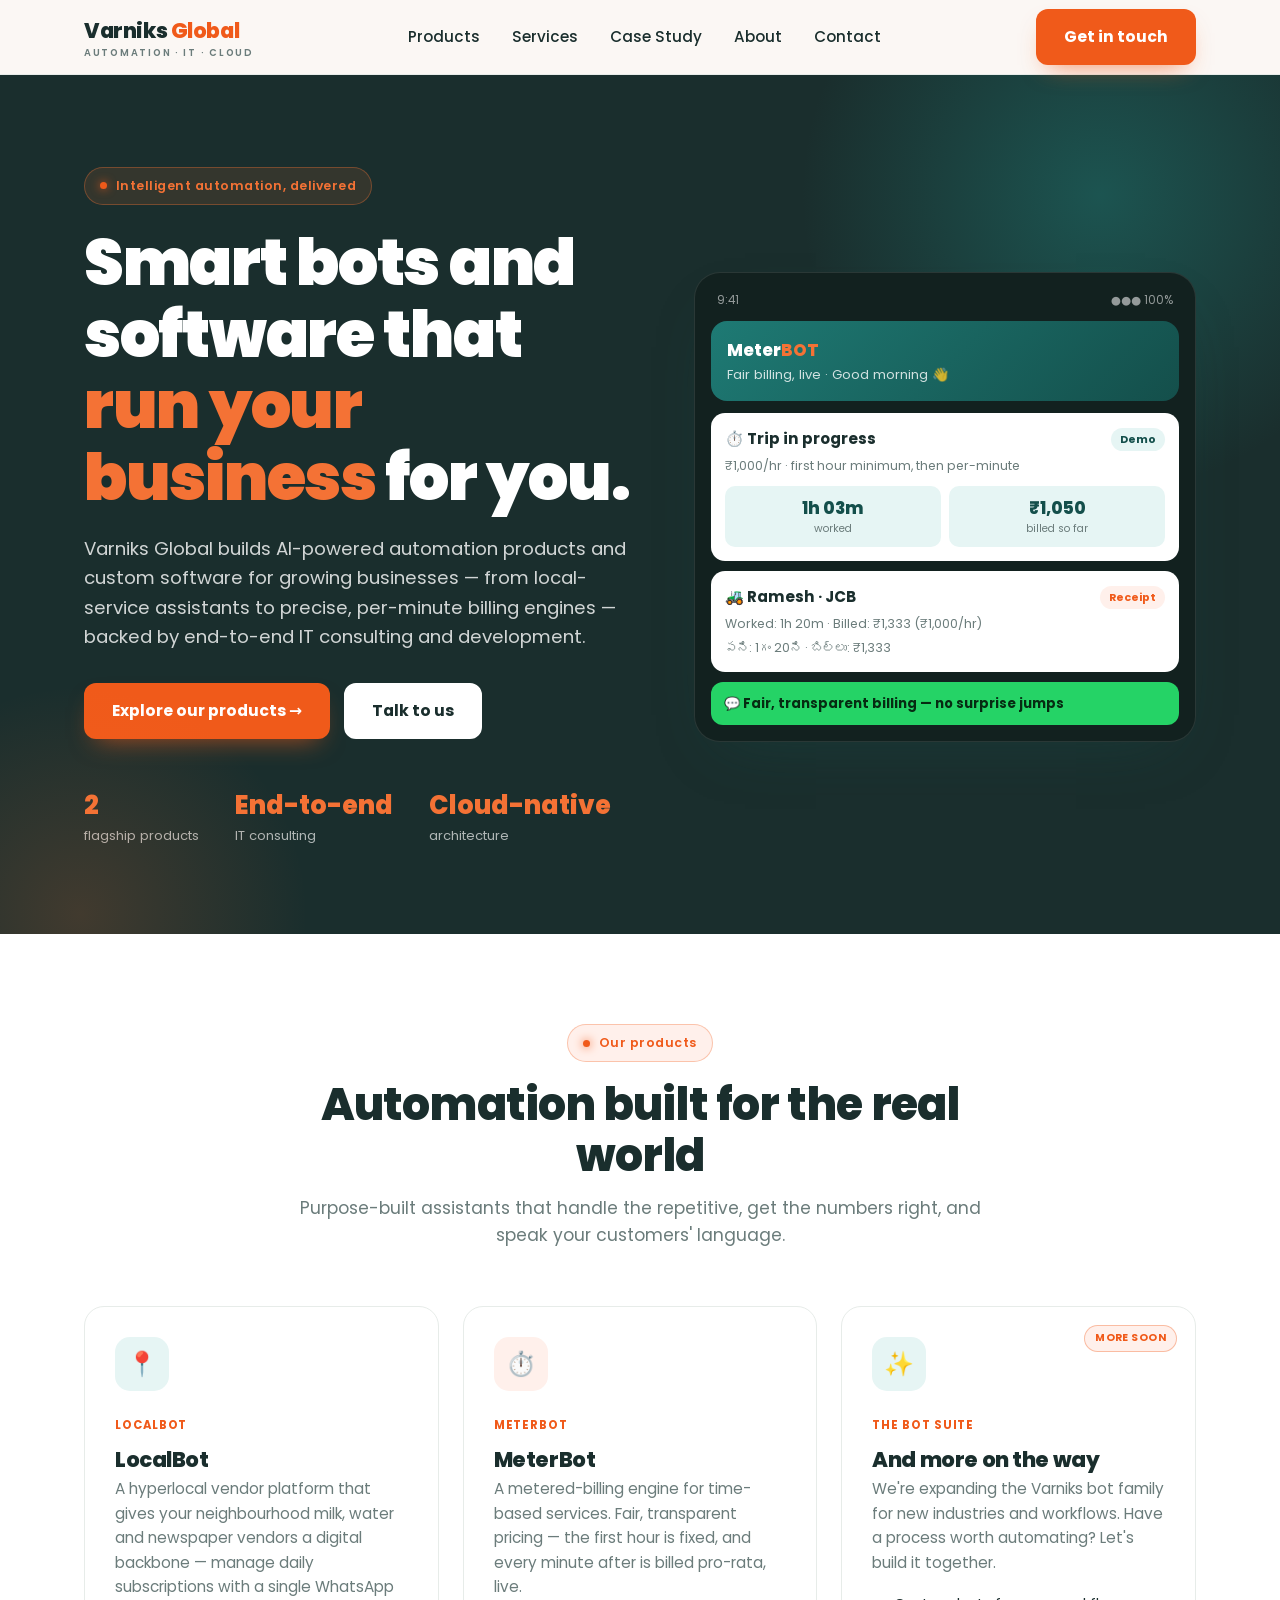
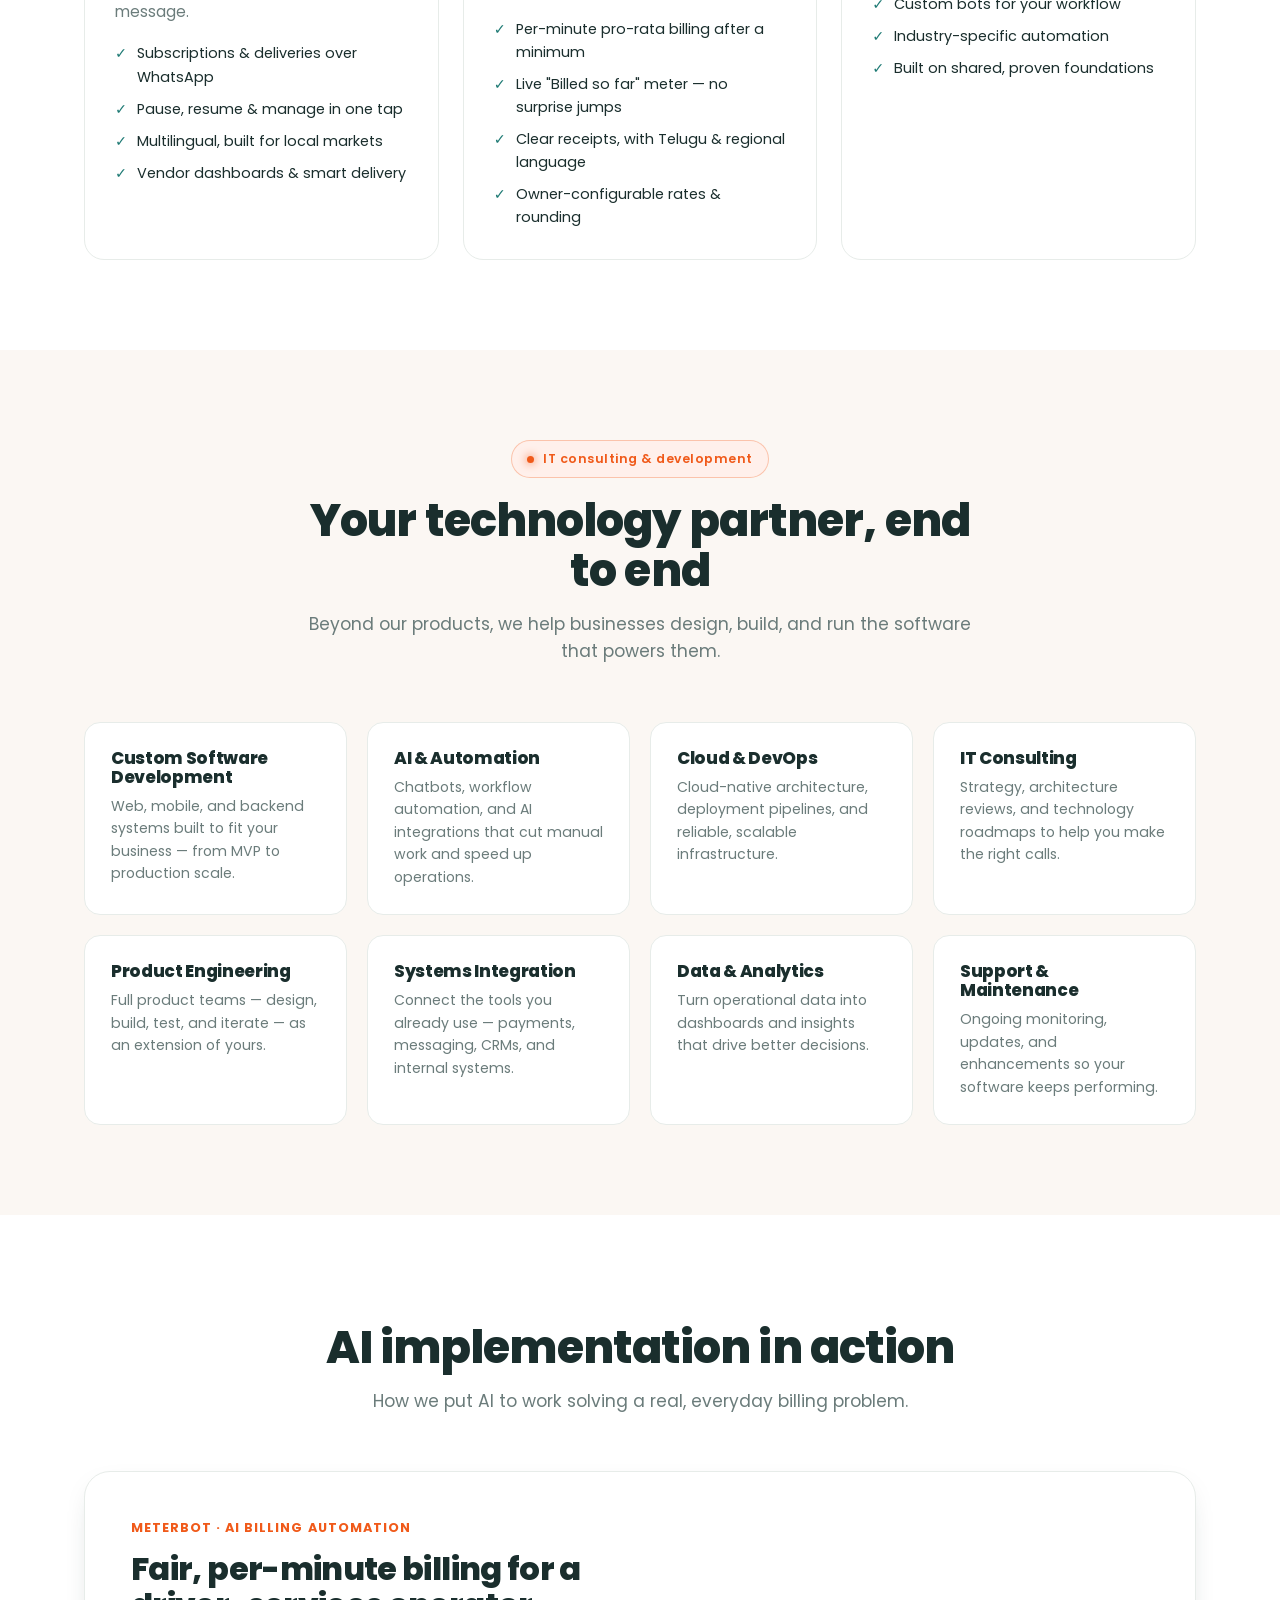
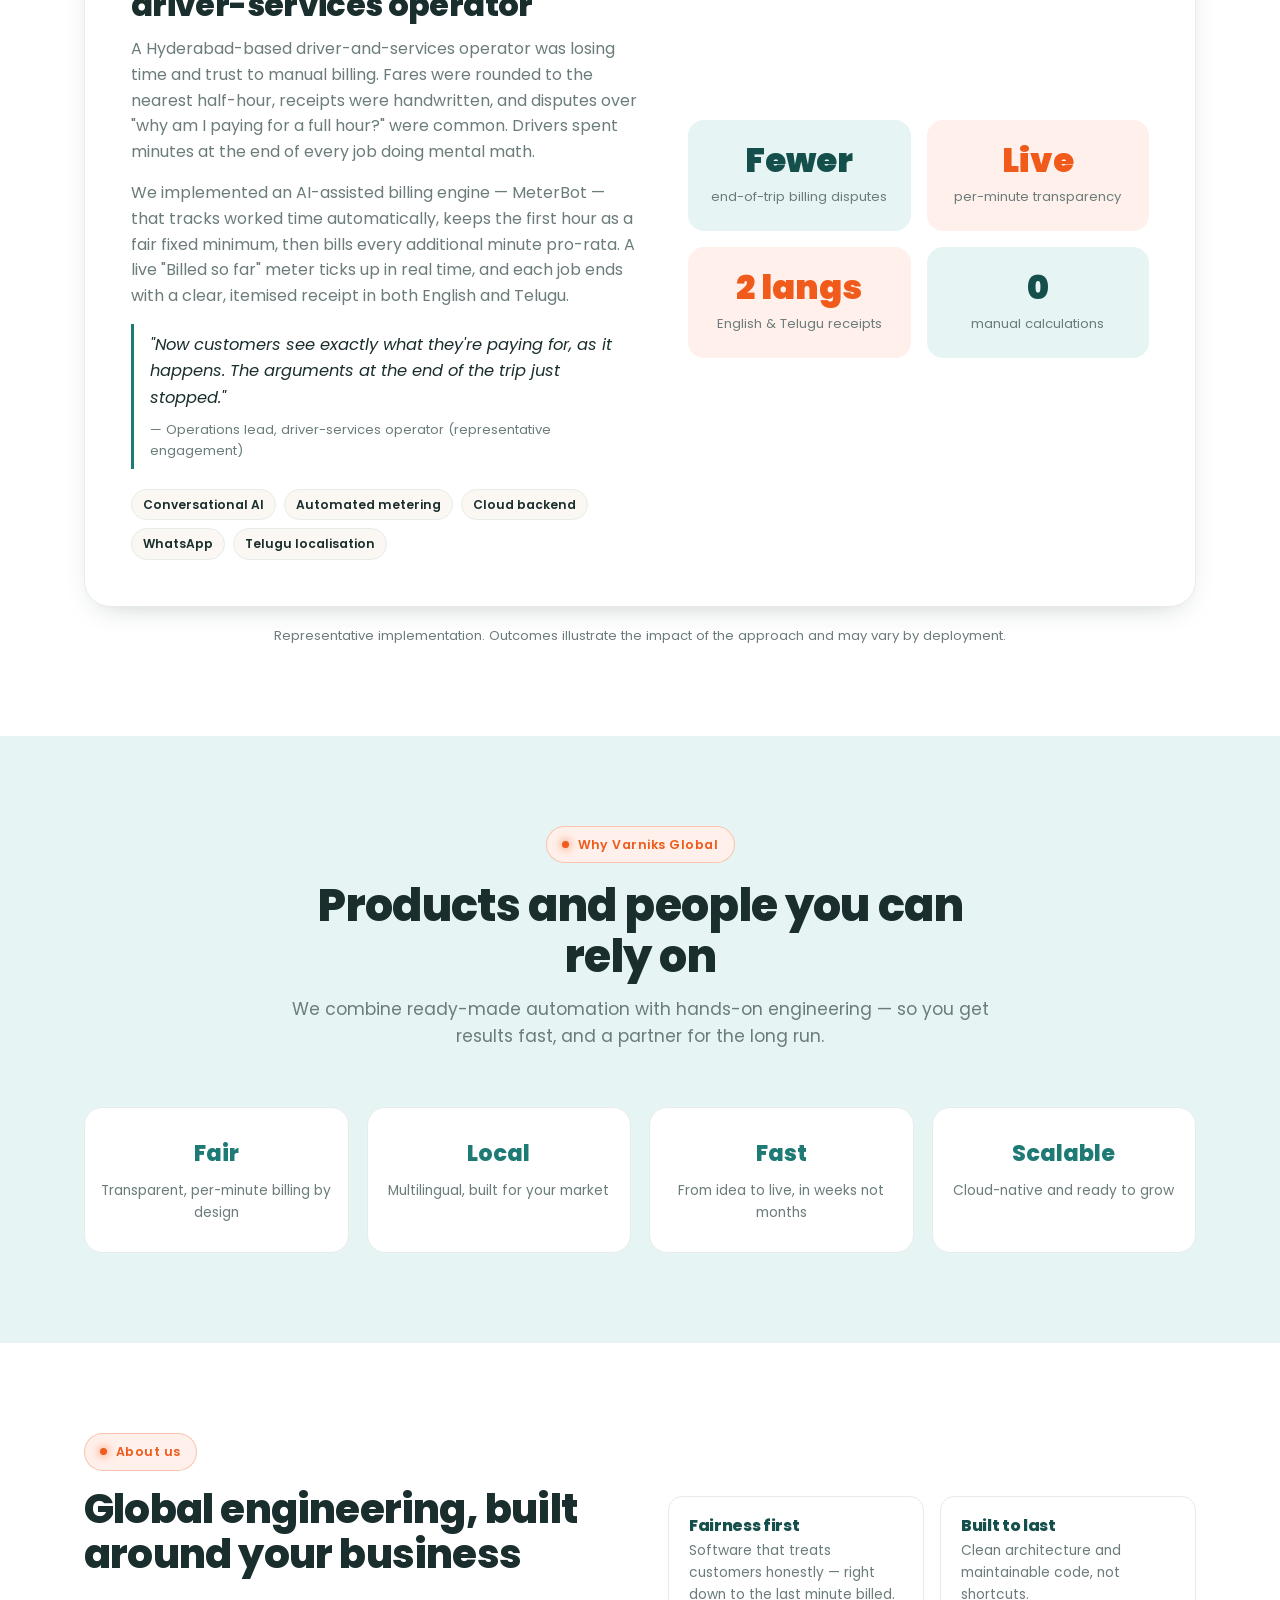
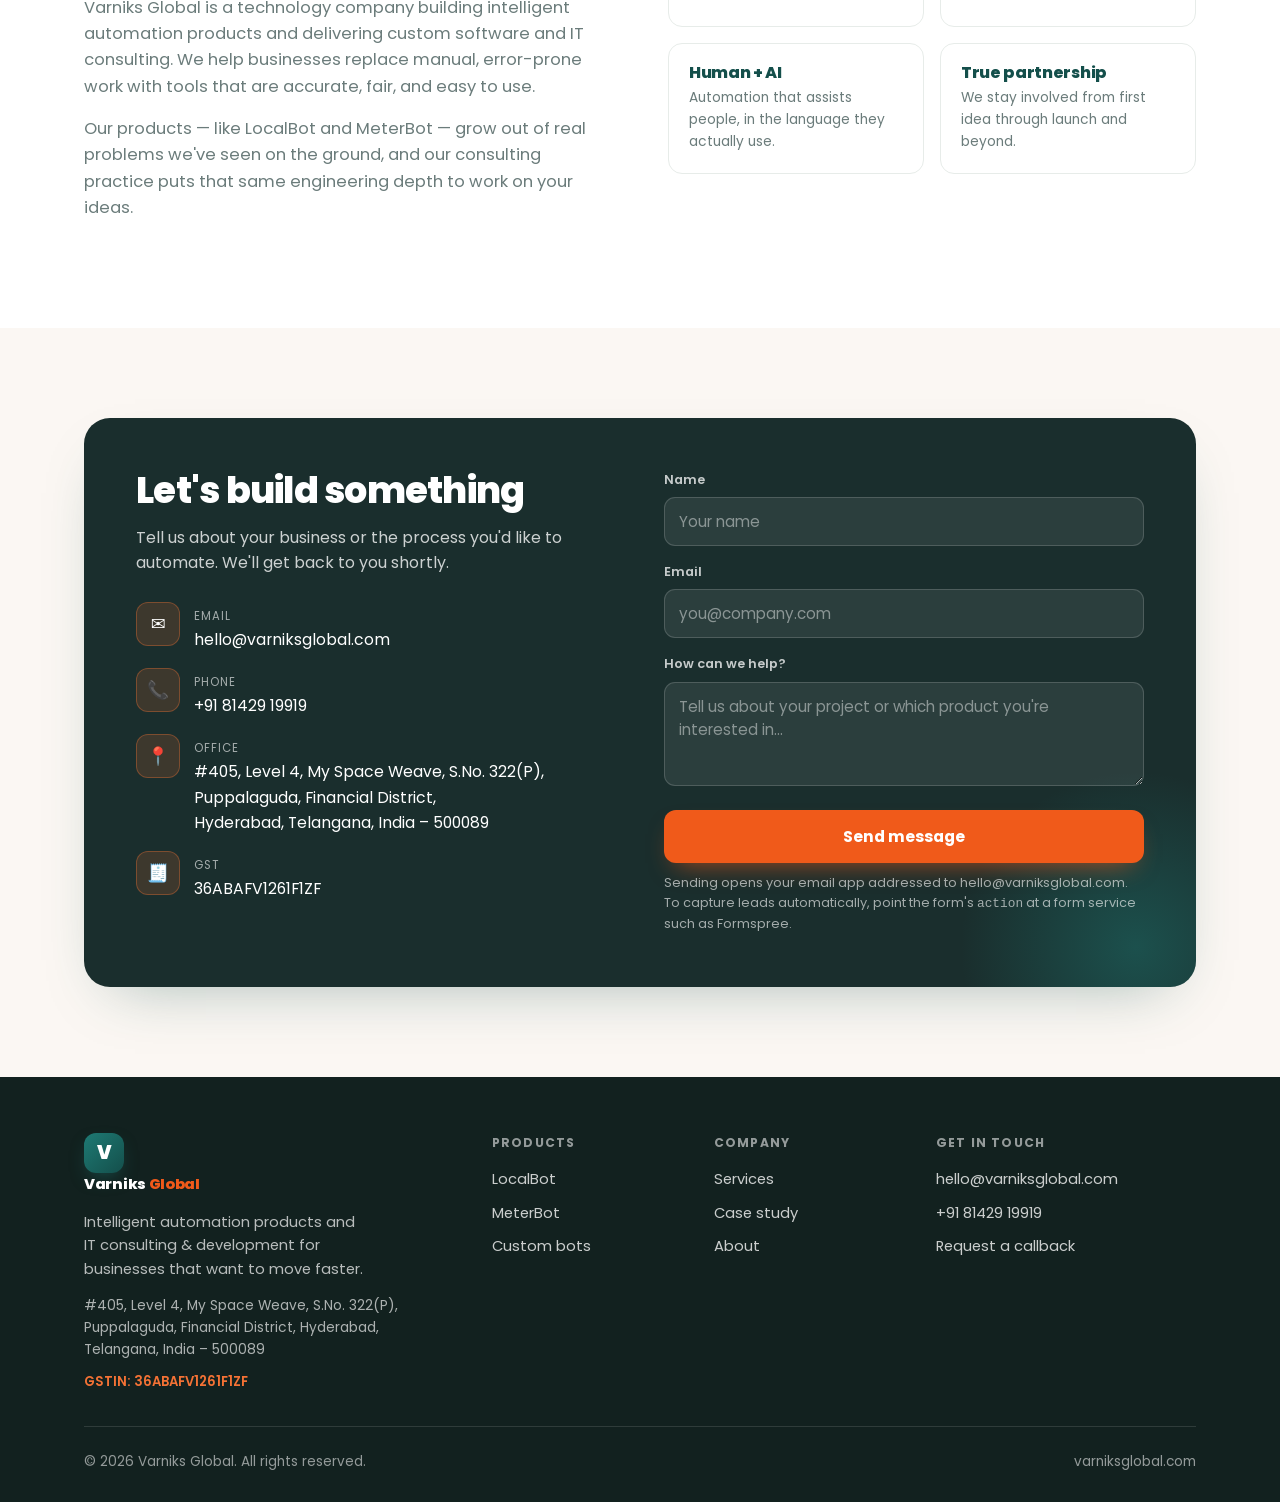
==== index.html @ f662220f "Varniks Global website" ====
<!DOCTYPE html>
<html lang="en">
<head>
<meta charset="UTF-8">
<meta name="viewport" content="width=device-width, initial-scale=1.0">
<title>Varniks Global — Intelligent Automation & IT Solutions</title>
<meta name="description" content="Varniks Global builds AI-powered automation products like LocalBot and MeterBot, and delivers IT consulting and custom software development for businesses.">
<link rel="canonical" href="https://varniksglobal.com/">
<link rel="icon" type="image/svg+xml" href="data:image/svg+xml,%3Csvg xmlns='http://www.w3.org/2000/svg' viewBox='0 0 100 100'%3E%3Crect width='100' height='100' rx='22' fill='%231E7A74'/%3E%3Ctext x='50' y='71' font-size='62' font-family='Arial,sans-serif' font-weight='bold' fill='white' text-anchor='middle'%3EV%3C/text%3E%3C/svg%3E">
<meta property="og:type" content="website">
<meta property="og:site_name" content="Varniks Global">
<meta property="og:title" content="Varniks Global — Intelligent Automation & IT Solutions">
<meta property="og:description" content="AI-powered automation products (LocalBot, MeterBot) plus IT consulting and custom software development.">
<meta property="og:url" content="https://varniksglobal.com/">
<meta name="twitter:card" content="summary_large_image">
<meta name="twitter:title" content="Varniks Global — Intelligent Automation & IT Solutions">
<meta name="twitter:description" content="AI-powered automation products plus IT consulting and custom software development.">
<script>document.documentElement.className+=' js';</script>
<script type="application/ld+json">
{
  "@context":"https://schema.org",
  "@type":"Organization",
  "name":"Varniks Global",
  "url":"https://varniksglobal.com/",
  "email":"hello@varniksglobal.com",
  "telephone":"+91-81429-19919",
  "vatID":"36ABAFV1261F1ZF",
  "address":{
    "@type":"PostalAddress",
    "streetAddress":"#405, Level 4, My Space Weave, S.No. 322(P), Puppalaguda, Financial District",
    "addressLocality":"Hyderabad",
    "addressRegion":"Telangana",
    "postalCode":"500089",
    "addressCountry":"IN"
  }
}
</script>
<link rel="preconnect" href="https://fonts.googleapis.com">
<link rel="preconnect" href="https://fonts.gstatic.com" crossorigin>
<link href="https://fonts.googleapis.com/css2?family=Poppins:wght@400;500;600;700;800;900&display=swap" rel="stylesheet">
<style>
  :root{
    --teal:#1E7A74;
    --teal-d:#144F4B;
    --teal-ink:#1A2E2D;
    --orange:#F05A1A;
    --orange-2:#F47235;
    --ink:#1A2E2D;
    --muted:#6B7C7B;
    --tint-teal:#E6F5F4;
    --tint-orange:#FFF0EB;
    --cream:#FBF7F3;
    --line:#e7ece9;
    --white:#ffffff;
    --radius:20px;
    --maxw:1160px;
    --shadow:0 24px 60px -30px rgba(20,79,75,.4);
    --shadow-sm:0 10px 30px -16px rgba(26,46,45,.35);
    --font:'Poppins',system-ui,-apple-system,Segoe UI,Roboto,Helvetica,Arial,sans-serif;
  }
  *{box-sizing:border-box;margin:0;padding:0}
  html{scroll-behavior:smooth}
  body{font-family:var(--font);color:var(--ink);background:var(--white);line-height:1.6;-webkit-font-smoothing:antialiased;overflow-x:hidden}
  a{color:inherit;text-decoration:none}
  .wrap{max-width:var(--maxw);margin:0 auto;padding:0 24px}
  .eyebrow{display:inline-flex;align-items:center;gap:9px;font-size:.78rem;font-weight:600;letter-spacing:.04em;color:var(--orange);padding:8px 15px;border:1px solid rgba(240,90,26,.3);border-radius:999px;background:var(--tint-orange)}
  .eyebrow.on-dark{color:var(--orange-2);background:rgba(244,114,53,.12);border-color:rgba(244,114,53,.35)}
  .eyebrow .dot{width:7px;height:7px;border-radius:50%;background:var(--orange);box-shadow:0 0 10px var(--orange)}
  h1,h2,h3,h4{line-height:1.12;letter-spacing:-.02em;font-weight:800;color:var(--ink)}
  .btn{display:inline-flex;align-items:center;gap:9px;font-family:inherit;font-weight:700;font-size:.98rem;padding:13px 26px;border-radius:12px;border:2px solid transparent;cursor:pointer;transition:transform .15s ease, box-shadow .2s ease, background .2s ease;white-space:nowrap}
  .btn-primary{background:var(--orange);color:#fff;box-shadow:0 12px 26px -12px rgba(240,90,26,.7)}
  .btn-primary:hover{transform:translateY(-2px);background:#e0500f;box-shadow:0 18px 34px -14px rgba(240,90,26,.8)}
  .btn-teal{background:var(--teal);color:#fff}
  .btn-teal:hover{transform:translateY(-2px);background:var(--teal-d)}
  .btn-outline{background:transparent;border-color:var(--teal);color:var(--teal);font-weight:700}
  .btn-outline:hover{background:var(--teal);color:#fff;transform:translateY(-2px)}
  .btn-ghost-dark{background:#fff;color:var(--teal-ink);border-color:#fff}
  .btn-ghost-dark:hover{transform:translateY(-2px);background:#f1f1f1}

  /* NAV */
  header.nav{position:sticky;top:0;z-index:50;backdrop-filter:blur(12px);background:rgba(251,247,243,.9);border-bottom:1px solid var(--line)}
  .nav-inner{display:flex;align-items:center;justify-content:space-between;height:74px}
  .logo{display:flex;align-items:center;gap:11px;font-weight:800;font-size:1.3rem;letter-spacing:-.02em}
  .logo .mark{width:40px;height:40px;border-radius:12px;background:linear-gradient(135deg,var(--teal),var(--teal-d));display:grid;place-items:center;font-weight:900;color:#fff;font-size:1.2rem;box-shadow:0 8px 20px -8px rgba(30,122,116,.7)}
  .logo b{color:var(--ink);font-weight:800}
  .logo .g{color:var(--orange);font-weight:800}
  .logo small{display:block;font-size:.6rem;font-weight:600;letter-spacing:.18em;color:var(--muted);text-transform:uppercase;margin-top:-2px}
  nav.links{display:flex;align-items:center;gap:32px}
  nav.links a{font-size:.95rem;color:var(--teal-ink);font-weight:500;transition:color .2s}
  nav.links a:hover{color:var(--orange)}
  .nav-cta{display:flex;align-items:center;gap:12px}
  .menu-btn{display:none;background:none;border:1px solid var(--line);border-radius:10px;padding:9px 11px;cursor:pointer}
  .menu-btn span{display:block;width:20px;height:2px;background:var(--ink);margin:4px 0;border-radius:2px}

  /* HERO (dark teal) */
  .hero{background:var(--teal-ink);color:#fff;position:relative;overflow:hidden;padding:92px 0 88px}
  .hero:before{content:"";position:absolute;width:680px;height:680px;border-radius:50%;right:-160px;top:-220px;background:radial-gradient(circle,rgba(30,122,116,.5),transparent 62%);pointer-events:none}
  .hero:after{content:"";position:absolute;width:520px;height:520px;border-radius:50%;left:-180px;bottom:-240px;background:radial-gradient(circle,rgba(244,114,53,.18),transparent 62%);pointer-events:none}
  .hero-grid{position:relative;display:grid;grid-template-columns:1.05fr .95fr;gap:56px;align-items:center}
  .hero h1{font-size:clamp(2.4rem,5.2vw,4rem);color:#fff;margin:22px 0 20px;font-weight:900}
  .hero h1 .o{color:var(--orange-2)}
  .hero p.lead{font-size:1.15rem;color:rgba(255,255,255,.8);max-width:560px;margin-bottom:32px}
  .hero-actions{display:flex;gap:14px;flex-wrap:wrap}
  .hero-stats{display:flex;gap:36px;margin-top:46px;flex-wrap:wrap}
  .hero-stats .s .n{font-size:1.6rem;font-weight:800;color:var(--orange-2)}
  .hero-stats .s .l{font-size:.82rem;color:rgba(255,255,255,.65)}

  /* HERO app card */
  .phone{background:#12211f;border:1px solid rgba(255,255,255,.1);border-radius:26px;padding:16px;box-shadow:var(--shadow);position:relative}
  .phone .bar{display:flex;justify-content:space-between;font-size:.72rem;color:rgba(255,255,255,.55);padding:2px 6px 12px}
  .app-head{background:linear-gradient(135deg,var(--teal),var(--teal-d));border-radius:16px;padding:16px;color:#fff;margin-bottom:12px}
  .app-head .t{font-weight:800;font-size:1.05rem}
  .app-head .t span{color:var(--orange-2)}
  .app-head .sub{font-size:.82rem;color:rgba(255,255,255,.8)}
  .app-card{background:#fff;border-radius:14px;padding:14px;margin-bottom:10px;color:var(--ink)}
  .app-card .row1{display:flex;justify-content:space-between;align-items:center;margin-bottom:4px}
  .app-card .row1 b{font-size:.95rem}
  .pill{font-size:.68rem;font-weight:700;padding:3px 9px;border-radius:999px}
  .pill.active{background:var(--tint-teal);color:var(--teal-d)}
  .pill.paused{background:var(--tint-orange);color:var(--orange)}
  .app-card .meta{font-size:.78rem;color:var(--muted)}
  .stats2{display:flex;gap:8px;margin-top:10px}
  .stats2 .st{flex:1;background:var(--tint-teal);border-radius:10px;padding:9px;text-align:center}
  .stats2 .st .v{font-weight:800;color:var(--teal-d);font-size:1.05rem}
  .stats2 .st .k{font-size:.66rem;color:var(--muted)}
  .wa{background:#25D366;color:#062b12;border-radius:12px;padding:11px 13px;font-size:.82rem;font-weight:700;display:flex;align-items:center;gap:9px}
  .wa .tick{color:#043; font-variant-numeric:tabular-nums}

  /* SECTIONS */
  section{padding:90px 0;position:relative}
  .sec-cream{background:var(--cream)}
  .sec-tint{background:var(--tint-teal)}
  .sec-head{text-align:center;max-width:700px;margin:0 auto 56px}
  .sec-head h2{font-size:clamp(1.9rem,3.7vw,2.8rem);margin:18px 0 14px;font-weight:800}
  .sec-head p{color:var(--muted);font-size:1.08rem}

  /* PRODUCTS */
  .cards{display:grid;grid-template-columns:repeat(3,1fr);gap:24px}
  .card{background:#fff;border:1px solid var(--line);border-radius:var(--radius);padding:30px;transition:transform .2s ease, box-shadow .2s;position:relative;overflow:hidden}
  .card:hover{transform:translateY(-6px);box-shadow:var(--shadow-sm)}
  .card .ic{width:54px;height:54px;border-radius:15px;display:grid;place-items:center;font-size:1.5rem;margin-bottom:20px}
  .ic.teal{background:var(--tint-teal)}
  .ic.orange{background:var(--tint-orange)}
  .card h3{font-size:1.32rem;margin-bottom:5px}
  .card .tag{font-size:.72rem;font-weight:700;letter-spacing:.08em;text-transform:uppercase;color:var(--orange);margin-bottom:14px;display:inline-block}
  .card p{color:var(--muted);font-size:.96rem;margin-bottom:18px}
  .card ul{list-style:none;display:flex;flex-direction:column;gap:9px}
  .card ul li{font-size:.9rem;color:var(--teal-ink);display:flex;gap:10px;align-items:flex-start}
  .card ul li:before{content:"✓";color:var(--teal);font-weight:800;flex:0 0 auto}
  .badge-soon{position:absolute;top:18px;right:18px;font-size:.66rem;font-weight:700;letter-spacing:.04em;text-transform:uppercase;color:var(--orange);border:1px solid rgba(240,90,26,.35);background:var(--tint-orange);padding:4px 10px;border-radius:999px}

  /* SERVICES */
  .svc-grid{display:grid;grid-template-columns:repeat(4,1fr);gap:20px}
  .svc{background:#fff;border:1px solid var(--line);border-radius:16px;padding:26px;transition:transform .2s, box-shadow .2s}
  .svc:hover{transform:translateY(-4px);box-shadow:var(--shadow-sm)}
  .svc .n{font-size:.8rem;color:var(--teal);font-weight:800;margin-bottom:14px}
  .svc h3{font-size:1.06rem;margin-bottom:8px}
  .svc p{font-size:.88rem;color:var(--muted)}

  /* CASE STUDY */
  .case{display:grid;grid-template-columns:1.05fr .95fr;gap:48px;align-items:center;background:#fff;border:1px solid var(--line);border-radius:26px;padding:46px;box-shadow:var(--shadow-sm)}
  .case .tagline{color:var(--orange);font-weight:700;font-size:.8rem;letter-spacing:.08em;text-transform:uppercase;margin-bottom:12px}
  .case h3{font-size:clamp(1.5rem,2.8vw,2rem);margin-bottom:14px}
  .case p{color:var(--muted);margin-bottom:16px;font-size:1rem}
  .case .q{border-left:3px solid var(--teal);padding:8px 0 8px 16px;color:var(--teal-ink);font-style:italic;font-size:1.02rem;margin:6px 0 4px}
  .case .q cite{display:block;font-style:normal;font-size:.82rem;color:var(--muted);margin-top:8px}
  .metrics{display:grid;grid-template-columns:1fr 1fr;gap:16px}
  .metric{background:var(--tint-teal);border-radius:16px;padding:24px 20px;text-align:center}
  .metric:nth-child(2),.metric:nth-child(3){background:var(--tint-orange)}
  .metric .v{font-size:2.1rem;font-weight:900;color:var(--teal-d);line-height:1}
  .metric:nth-child(2) .v,.metric:nth-child(3) .v{color:var(--orange)}
  .metric .k{font-size:.82rem;color:var(--muted);margin-top:8px}
  .stack{display:flex;flex-wrap:wrap;gap:8px;margin-top:20px}
  .stack span{font-size:.76rem;background:var(--cream);border:1px solid var(--line);color:var(--teal-ink);padding:5px 11px;border-radius:999px;font-weight:600}

  /* WHY strip */
  .strip{display:grid;grid-template-columns:repeat(4,1fr);gap:18px}
  .strip .b{text-align:center;padding:28px 16px;border-radius:18px;background:#fff;border:1px solid var(--line)}
  .strip .b .n{font-size:1.4rem;font-weight:800;color:var(--teal)}
  .strip .b .l{font-size:.86rem;color:var(--muted);margin-top:8px}

  /* ABOUT */
  .about-grid{display:grid;grid-template-columns:1fr 1fr;gap:56px;align-items:center}
  .about-grid h2{font-size:clamp(1.8rem,3.4vw,2.5rem);margin:16px 0 18px}
  .about-grid p{color:var(--muted);margin-bottom:16px;font-size:1.03rem}
  .val-list{display:grid;grid-template-columns:1fr 1fr;gap:16px}
  .val{background:#fff;border:1px solid var(--line);border-radius:14px;padding:20px}
  .val h4{font-size:1rem;margin-bottom:5px;color:var(--teal-d)}
  .val p{font-size:.86rem;color:var(--muted);margin:0}

  /* CONTACT */
  .contact-card{background:var(--teal-ink);color:#fff;border-radius:26px;padding:52px;box-shadow:var(--shadow);display:grid;grid-template-columns:1fr 1fr;gap:48px;align-items:start;position:relative;overflow:hidden}
  .contact-card:before{content:"";position:absolute;width:400px;height:400px;border-radius:50%;right:-140px;bottom:-160px;background:radial-gradient(circle,rgba(30,122,116,.45),transparent 62%)}
  .contact-card h2{color:#fff;font-size:clamp(1.8rem,3.2vw,2.3rem);margin-bottom:14px;position:relative}
  .contact-card>div>p.sub{color:rgba(255,255,255,.78);margin-bottom:26px;position:relative}
  .cinfo{display:flex;flex-direction:column;gap:16px;position:relative}
  .cinfo a,.cinfo .ci{display:flex;align-items:flex-start;gap:14px;color:#fff;font-size:.98rem}
  .cinfo .ci-ic{width:44px;height:44px;border-radius:12px;display:grid;place-items:center;background:rgba(244,114,53,.16);border:1px solid rgba(244,114,53,.35);font-size:1.1rem;flex:0 0 auto}
  .cinfo .ci-l{font-size:.72rem;color:rgba(255,255,255,.6);text-transform:uppercase;letter-spacing:.08em}
  .cinfo .ci-v{color:#fff;line-height:1.45}
  form{position:relative}
  form .field{margin-bottom:16px}
  form label{display:block;font-size:.8rem;color:rgba(255,255,255,.75);margin-bottom:7px;font-weight:600}
  form input,form textarea{width:100%;background:rgba(255,255,255,.08);border:1px solid rgba(255,255,255,.16);border-radius:11px;padding:12px 14px;color:#fff;font-family:inherit;font-size:.95rem;transition:border-color .2s,background .2s}
  form input::placeholder,form textarea::placeholder{color:rgba(255,255,255,.45)}
  form input:focus,form textarea:focus{outline:none;border-color:var(--orange-2);background:rgba(255,255,255,.12)}
  form textarea{resize:vertical;min-height:104px}
  .form-note{font-size:.8rem;color:rgba(255,255,255,.6);margin-top:10px}

  /* FOOTER */
  footer{background:#12211f;color:#fff;padding:56px 0 30px}
  .foot-grid{display:grid;grid-template-columns:2fr 1fr 1fr 1.4fr;gap:36px;margin-bottom:34px}
  .foot-grid h5{font-size:.76rem;text-transform:uppercase;letter-spacing:.1em;color:rgba(255,255,255,.55);margin-bottom:16px}
  .foot-grid a{display:block;color:rgba(255,255,255,.78);font-size:.92rem;margin-bottom:10px;transition:color .2s}
  .foot-grid a:hover{color:var(--orange-2)}
  .foot-about p{color:rgba(255,255,255,.7);font-size:.92rem;margin-top:14px;max-width:280px}
  .foot-about .addr{font-size:.86rem;color:rgba(255,255,255,.65);margin-top:14px;line-height:1.6}
  .foot-about .gst{font-size:.82rem;color:var(--orange-2);margin-top:10px;font-weight:600}
  .logo.on-dark b,.logo.on-dark{color:#fff}
  .foot-bottom{display:flex;justify-content:space-between;align-items:center;padding-top:24px;border-top:1px solid rgba(255,255,255,.12);color:rgba(255,255,255,.55);font-size:.85rem;flex-wrap:wrap;gap:12px}
  .placeholder{color:var(--orange-2);font-style:italic}

  .js .reveal{opacity:0;transform:translateY(24px);transition:opacity .7s ease, transform .7s ease}
  .reveal.in{opacity:1;transform:none}

  @media(max-width:960px){
    .hero-grid,.about-grid,.case{grid-template-columns:1fr;gap:40px}
    .cards,.svc-grid,.strip,.foot-grid,.contact-card,.val-list{grid-template-columns:1fr 1fr}
    .contact-card{padding:34px}
  }
  @media(max-width:720px){
    nav.links,.nav-cta .btn{display:none}
    .menu-btn{display:block}
    .cards,.svc-grid,.strip,.foot-grid,.contact-card,.val-list,.metrics{grid-template-columns:1fr}
    .hero{padding:58px 0 54px}
    section{padding:64px 0}
    .mobile-open nav.links{display:flex;flex-direction:column;position:absolute;top:74px;left:0;right:0;background:var(--cream);padding:20px 24px;gap:18px;border-bottom:1px solid var(--line)}
  }
</style>
</head>
<body>

<!-- NAV -->
<header class="nav" id="top">
  <div class="wrap nav-inner">
    <a href="#top" class="logo">
            <span><b>Varniks</b> <span class="g">Global</span><small>Automation · IT · Cloud</small></span>
    </a>
    <nav class="links" id="navlinks">
      <a href="#products">Products</a>
      <a href="#services">Services</a>
      <a href="#case">Case Study</a>
      <a href="#about">About</a>
      <a href="#contact">Contact</a>
    </nav>
    <div class="nav-cta">
      <a href="#contact" class="btn btn-primary">Get in touch</a>
    </div>
    <button class="menu-btn" id="menuBtn" aria-label="Toggle navigation menu" aria-expanded="false" aria-controls="navlinks"><span></span><span></span><span></span></button>
  </div>
</header>

<!-- HERO -->
<section class="hero">
  <div class="wrap hero-grid">
    <div class="reveal in">
      <span class="eyebrow on-dark"><span class="dot"></span>Intelligent automation, delivered</span>
      <h1>Smart bots and software that <span class="o">run your business</span> for you.</h1>
      <p class="lead">Varniks Global builds AI-powered automation products and custom software for growing businesses — from local-service assistants to precise, per-minute billing engines — backed by end-to-end IT consulting and development.</p>
      <div class="hero-actions">
        <a href="#products" class="btn btn-primary">Explore our products →</a>
        <a href="#contact" class="btn btn-ghost-dark">Talk to us</a>
      </div>
      <div class="hero-stats">
        <div class="s"><div class="n">2</div><div class="l">flagship products</div></div>
        <div class="s"><div class="n">End-to-end</div><div class="l">IT consulting</div></div>
        <div class="s"><div class="n">Cloud-native</div><div class="l">architecture</div></div>
      </div>
    </div>

    <div class="reveal in phone" aria-hidden="true">
      <div class="bar"><span>9:41</span><span>●●● 100%</span></div>
      <div class="app-head">
        <div class="t">Meter<span>BOT</span></div>
        <div class="sub">Fair billing, live · Good morning 👋</div>
      </div>
      <div class="app-card">
        <div class="row1"><b>⏱️ Trip in progress</b><span class="pill active">Demo</span></div>
        <div class="meta">₹1,000/hr · first hour minimum, then per-minute</div>
        <div class="stats2">
          <div class="st"><div class="v" id="worked">1h 00m</div><div class="k">worked</div></div>
          <div class="st"><div class="v tick" id="tick">₹1,000</div><div class="k">billed so far</div></div>
        </div>
      </div>
      <div class="app-card">
        <div class="row1"><b>🚜 Ramesh · JCB</b><span class="pill paused">Receipt</span></div>
        <div class="meta">Worked: 1h 20m · Billed: ₹1,333 (₹1,000/hr)</div>
        <div class="meta" style="margin-top:4px">పని: 1గం 20ని · బిల్లు: ₹1,333</div>
      </div>
      <div class="wa">💬 Fair, transparent billing — no surprise jumps</div>
    </div>
  </div>
</section>

<!-- PRODUCTS -->
<section id="products">
  <div class="wrap">
    <div class="sec-head reveal">
      <span class="eyebrow"><span class="dot"></span>Our products</span>
      <h2>Automation built for the real world</h2>
      <p>Purpose-built assistants that handle the repetitive, get the numbers right, and speak your customers' language.</p>
    </div>
    <div class="cards">
      <div class="card reveal">
        <div class="ic teal">📍</div>
        <span class="tag">LocalBot</span>
        <h3>LocalBot</h3>
        <p>A hyperlocal vendor platform that gives your neighbourhood milk, water and newspaper vendors a digital backbone — manage daily subscriptions with a single WhatsApp message.</p>
        <ul>
          <li>Subscriptions &amp; deliveries over WhatsApp</li>
          <li>Pause, resume &amp; manage in one tap</li>
          <li>Multilingual, built for local markets</li>
          <li>Vendor dashboards &amp; smart delivery</li>
        </ul>
      </div>
      <div class="card reveal">
        <div class="ic orange">⏱️</div>
        <span class="tag">MeterBot</span>
        <h3>MeterBot</h3>
        <p>A metered-billing engine for time-based services. Fair, transparent pricing — the first hour is fixed, and every minute after is billed pro-rata, live.</p>
        <ul>
          <li>Per-minute pro-rata billing after a minimum</li>
          <li>Live "Billed so far" meter — no surprise jumps</li>
          <li>Clear receipts, with Telugu &amp; regional language</li>
          <li>Owner-configurable rates &amp; rounding</li>
        </ul>
      </div>
      <div class="card reveal">
        <span class="badge-soon">More soon</span>
        <div class="ic teal">✨</div>
        <span class="tag">The Bot Suite</span>
        <h3>And more on the way</h3>
        <p>We're expanding the Varniks bot family for new industries and workflows. Have a process worth automating? Let's build it together.</p>
        <ul>
          <li>Custom bots for your workflow</li>
          <li>Industry-specific automation</li>
          <li>Built on shared, proven foundations</li>
        </ul>
      </div>
    </div>
  </div>
</section>

<!-- SERVICES -->
<section id="services" class="sec-cream">
  <div class="wrap">
    <div class="sec-head reveal">
      <span class="eyebrow"><span class="dot"></span>IT consulting &amp; development</span>
      <h2>Your technology partner, end to end</h2>
      <p>Beyond our products, we help businesses design, build, and run the software that powers them.</p>
    </div>
    <div class="svc-grid">
      <div class="svc reveal"><h3>Custom Software Development</h3><p>Web, mobile, and backend systems built to fit your business — from MVP to production scale.</p></div>
      <div class="svc reveal"><h3>AI &amp; Automation</h3><p>Chatbots, workflow automation, and AI integrations that cut manual work and speed up operations.</p></div>
      <div class="svc reveal"><h3>Cloud &amp; DevOps</h3><p>Cloud-native architecture, deployment pipelines, and reliable, scalable infrastructure.</p></div>
      <div class="svc reveal"><h3>IT Consulting</h3><p>Strategy, architecture reviews, and technology roadmaps to help you make the right calls.</p></div>
      <div class="svc reveal"><h3>Product Engineering</h3><p>Full product teams — design, build, test, and iterate — as an extension of yours.</p></div>
      <div class="svc reveal"><h3>Systems Integration</h3><p>Connect the tools you already use — payments, messaging, CRMs, and internal systems.</p></div>
      <div class="svc reveal"><h3>Data &amp; Analytics</h3><p>Turn operational data into dashboards and insights that drive better decisions.</p></div>
      <div class="svc reveal"><h3>Support &amp; Maintenance</h3><p>Ongoing monitoring, updates, and enhancements so your software keeps performing.</p></div>
    </div>
  </div>
</section>

<!-- CASE STUDY -->
<section id="case">
  <div class="wrap">
    <div class="sec-head reveal">
      <h2>AI implementation in action</h2>
      <p>How we put AI to work solving a real, everyday billing problem.</p>
    </div>
    <div class="case reveal">
      <div>
        <div class="tagline">MeterBot · AI billing automation</div>
        <h3>Fair, per-minute billing for a driver-services operator</h3>
        <p>A Hyderabad-based driver-and-services operator was losing time and trust to manual billing. Fares were rounded to the nearest half-hour, receipts were handwritten, and disputes over "why am I paying for a full hour?" were common. Drivers spent minutes at the end of every job doing mental math.</p>
        <p>We implemented an AI-assisted billing engine — MeterBot — that tracks worked time automatically, keeps the first hour as a fair fixed minimum, then bills every additional minute pro-rata. A live "Billed so far" meter ticks up in real time, and each job ends with a clear, itemised receipt in both English and Telugu.</p>
        <div class="q">"Now customers see exactly what they're paying for, as it happens. The arguments at the end of the trip just stopped."
          <cite>— Operations lead, driver-services operator (representative engagement)</cite>
        </div>
        <div class="stack">
          <span>Conversational AI</span><span>Automated metering</span><span>Cloud backend</span><span>WhatsApp</span><span>Telugu localisation</span>
        </div>
      </div>
      <div class="metrics">
        <div class="metric"><div class="v">Fewer</div><div class="k">end-of-trip billing disputes</div></div>
        <div class="metric"><div class="v">Live</div><div class="k">per-minute transparency</div></div>
        <div class="metric"><div class="v">2 langs</div><div class="k">English &amp; Telugu receipts</div></div>
        <div class="metric"><div class="v">0</div><div class="k">manual calculations</div></div>
      </div>
    </div>
    <p style="text-align:center;color:var(--muted);font-size:.82rem;margin-top:18px">Representative implementation. Outcomes illustrate the impact of the approach and may vary by deployment.</p>
  </div>
</section>

<!-- WHY -->
<section id="why" class="sec-tint">
  <div class="wrap">
    <div class="sec-head reveal">
      <span class="eyebrow"><span class="dot"></span>Why Varniks Global</span>
      <h2>Products and people you can rely on</h2>
      <p>We combine ready-made automation with hands-on engineering — so you get results fast, and a partner for the long run.</p>
    </div>
    <div class="strip">
      <div class="b reveal"><div class="n">Fair</div><div class="l">Transparent, per-minute billing by design</div></div>
      <div class="b reveal"><div class="n">Local</div><div class="l">Multilingual, built for your market</div></div>
      <div class="b reveal"><div class="n">Fast</div><div class="l">From idea to live, in weeks not months</div></div>
      <div class="b reveal"><div class="n">Scalable</div><div class="l">Cloud-native and ready to grow</div></div>
    </div>
  </div>
</section>

<!-- ABOUT -->
<section id="about">
  <div class="wrap about-grid">
    <div class="reveal">
      <span class="eyebrow"><span class="dot"></span>About us</span>
      <h2>Global engineering, built around your business</h2>
      <p>Varniks Global is a technology company building intelligent automation products and delivering custom software and IT consulting. We help businesses replace manual, error-prone work with tools that are accurate, fair, and easy to use.</p>
      <p>Our products — like LocalBot and MeterBot — grow out of real problems we've seen on the ground, and our consulting practice puts that same engineering depth to work on your ideas.</p>
    </div>
    <div class="reveal val-list">
      <div class="val"><h4>Fairness first</h4><p>Software that treats customers honestly — right down to the last minute billed.</p></div>
      <div class="val"><h4>Built to last</h4><p>Clean architecture and maintainable code, not shortcuts.</p></div>
      <div class="val"><h4>Human + AI</h4><p>Automation that assists people, in the language they actually use.</p></div>
      <div class="val"><h4>True partnership</h4><p>We stay involved from first idea through launch and beyond.</p></div>
    </div>
  </div>
</section>

<!-- CONTACT -->
<section id="contact" class="sec-cream">
  <div class="wrap">
    <div class="contact-card reveal">
      <div>
        <h2>Let's build something</h2>
        <p class="sub">Tell us about your business or the process you'd like to automate. We'll get back to you shortly.</p>
        <div class="cinfo">
          <a href="mailto:hello@varniksglobal.com">
            <span class="ci-ic">✉️</span>
            <span><span class="ci-l">Email</span><br><span class="ci-v">hello@varniksglobal.com</span></span>
          </a>
          <a href="tel:+918142919919">
            <span class="ci-ic">📞</span>
            <span><span class="ci-l">Phone</span><br><span class="ci-v">+91 81429 19919</span></span>
          </a>
          <div class="ci">
            <span class="ci-ic">📍</span>
            <span><span class="ci-l">Office</span><br><span class="ci-v">#405, Level 4, My Space Weave, S.No. 322(P),<br>Puppalaguda, Financial District,<br>Hyderabad, Telangana, India – 500089</span></span>
          </div>
          <div class="ci">
            <span class="ci-ic">🧾</span>
            <span><span class="ci-l">GST</span><br><span class="ci-v">36ABAFV1261F1ZF</span></span>
          </div>
        </div>
      </div>
      <form id="contactForm" onsubmit="return handleSubmit(event)" action="mailto:hello@varniksglobal.com" method="post" enctype="text/plain">
        <div class="field"><label for="name">Name</label><input id="name" name="name" type="text" autocomplete="name" placeholder="Your name" required></div>
        <div class="field"><label for="email">Email</label><input id="email" name="email" type="email" autocomplete="email" placeholder="you@company.com" required></div>
        <div class="field"><label for="msg">How can we help?</label><textarea id="msg" name="message" placeholder="Tell us about your project or which product you're interested in…" required></textarea></div>
        <button type="submit" class="btn btn-primary" style="width:100%;justify-content:center">Send message</button>
        <p class="form-note" id="formNote">Sending opens your email app addressed to hello@varniksglobal.com. To capture leads automatically, point the form's <code>action</code> at a form service such as Formspree.</p>
      </form>
    </div>
  </div>
</section>

<!-- FOOTER -->
<footer>
  <div class="wrap">
    <div class="foot-grid">
      <div class="foot-about">
        <a href="#top" class="logo on-dark"><span class="mark">V</span><span><b>Varniks</b> <span class="g">Global</span></span></a>
        <p>Intelligent automation products and IT consulting &amp; development for businesses that want to move faster.</p>
        <div class="addr">#405, Level 4, My Space Weave, S.No. 322(P), Puppalaguda, Financial District, Hyderabad, Telangana, India – 500089</div>
        <div class="gst">GSTIN: 36ABAFV1261F1ZF</div>
      </div>
      <div>
        <h5>Products</h5>
        <a href="#products">LocalBot</a>
        <a href="#products">MeterBot</a>
        <a href="#products">Custom bots</a>
      </div>
      <div>
        <h5>Company</h5>
        <a href="#services">Services</a>
        <a href="#case">Case study</a>
        <a href="#about">About</a>
      </div>
      <div>
        <h5>Get in touch</h5>
        <a href="mailto:hello@varniksglobal.com">hello@varniksglobal.com</a>
        <a href="tel:+918142919919">+91 81429 19919</a>
        <a href="#contact">Request a callback</a>
      </div>
    </div>
    <div class="foot-bottom">
      <span>© <span id="yr"></span> Varniks Global. All rights reserved.</span>
      <span>varniksglobal.com</span>
    </div>
  </div>
</footer>

<script>
  document.getElementById('yr').textContent = new Date().getFullYear();
  var menuBtn=document.getElementById('menuBtn');var body=document.body;
  function setMenu(open){body.classList.toggle('mobile-open',open);if(menuBtn)menuBtn.setAttribute('aria-expanded',open?'true':'false');}
  if(menuBtn){menuBtn.addEventListener('click',function(){setMenu(!body.classList.contains('mobile-open'));});}
  document.querySelectorAll('#navlinks a').forEach(function(a){a.addEventListener('click',function(){setMenu(false);});});

  // Reveal on scroll (progressive enhancement — content is visible by default without JS)
  if('IntersectionObserver' in window){
    var io=new IntersectionObserver(function(entries){entries.forEach(function(e){if(e.isIntersecting){e.target.classList.add('in');io.unobserve(e.target);}});},{threshold:.12});
    document.querySelectorAll('.reveal').forEach(function(el){io.observe(el);});
  } else {
    document.querySelectorAll('.reveal').forEach(function(el){el.classList.add('in');});
  }

  // Billing demo — worked time and billed amount tick together, consistently (labeled "Demo" in the UI)
  (function(){
    var t=document.getElementById('tick'), w=document.getElementById('worked');
    if(!t||!w)return;
    var base=1000, rate=1000/60, worked=60;
    function fmt(m){var h=Math.floor(m/60), mm=m%60;return h+'h '+(mm<10?'0':'')+mm+'m';}
    setInterval(function(){
      worked+=1; if(worked>95){worked=60;}
      var amt=Math.round(Math.max(base, base+(worked-60)*rate));
      w.textContent=fmt(worked);
      t.textContent='₹'+amt.toLocaleString('en-IN');
    },900);
  })();

  // Contact form — opens the visitor's email client pre-filled so enquiries are never lost.
  // Replace the mailto flow with a form-service endpoint (e.g. Formspree) to capture leads automatically.
  function handleSubmit(e){
    e.preventDefault();
    var f=e.target;
    var nm=(f.name.value||'').trim(), em=(f.email.value||'').trim(), ms=(f.message.value||'').trim();
    var subject=encodeURIComponent('Enquiry from '+(nm||'website visitor')+' — Varniks Global');
    var bodyLines='Name: '+nm+'\r\nEmail: '+em+'\r\n\r\n'+ms;
    window.location.href='mailto:hello@varniksglobal.com?subject='+subject+'&body='+encodeURIComponent(bodyLines);
    var note=document.getElementById('formNote');
    note.textContent='Opening your email app… if nothing happens, email hello@varniksglobal.com directly.';
    note.style.color='#F47235';
    return false;
  }
</script>
</body>
</html>
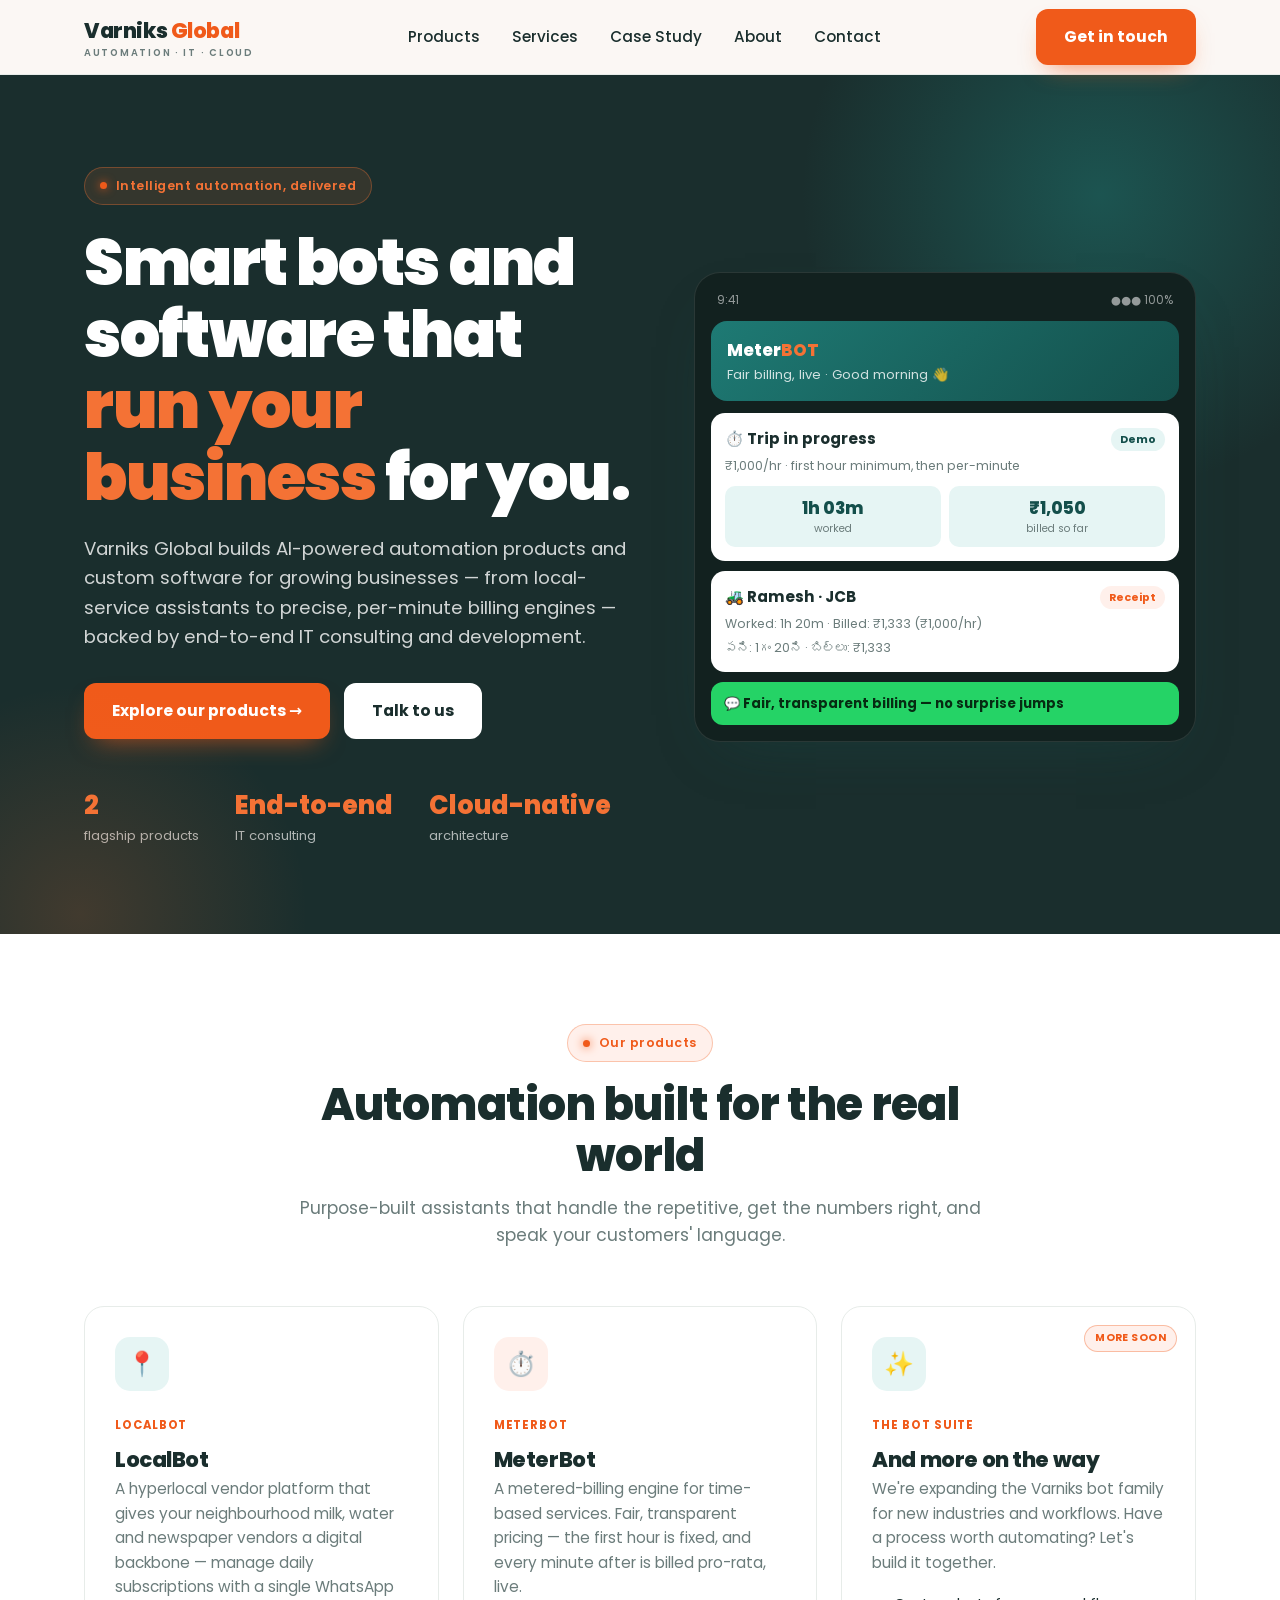
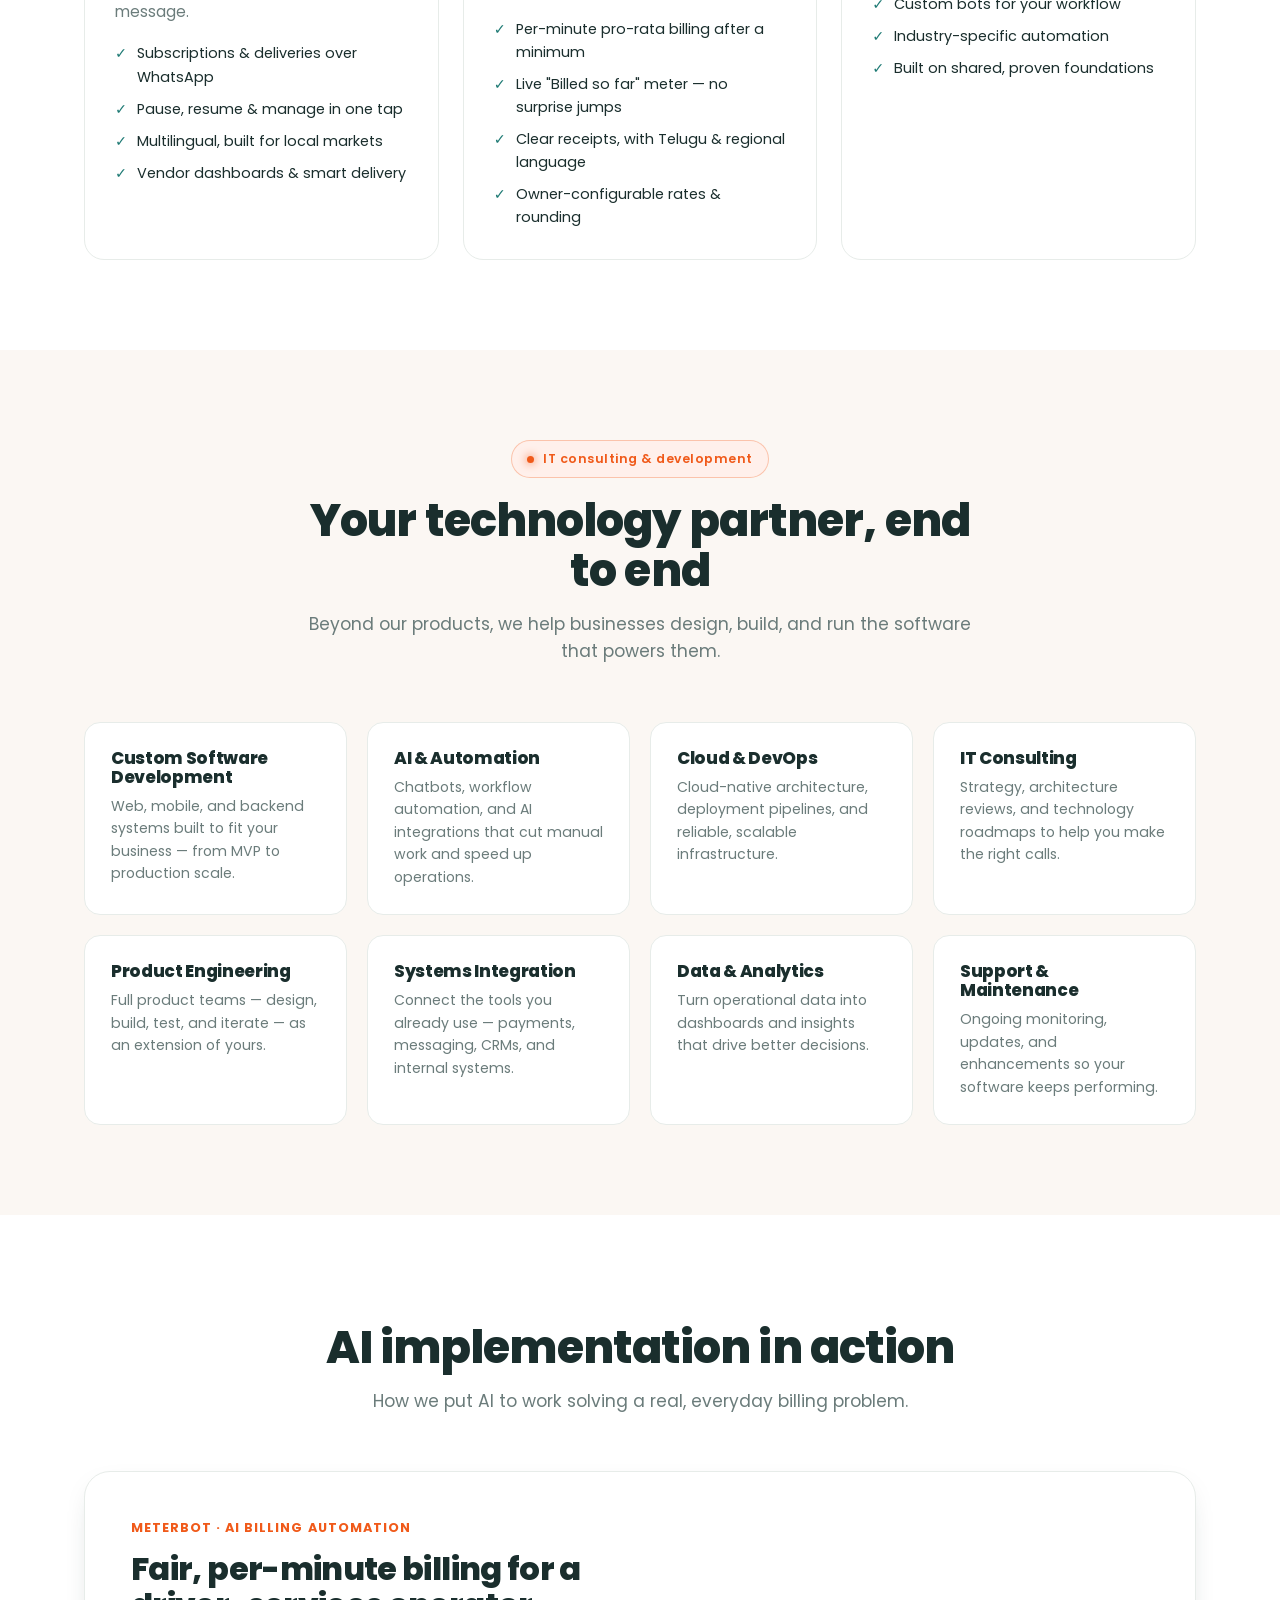
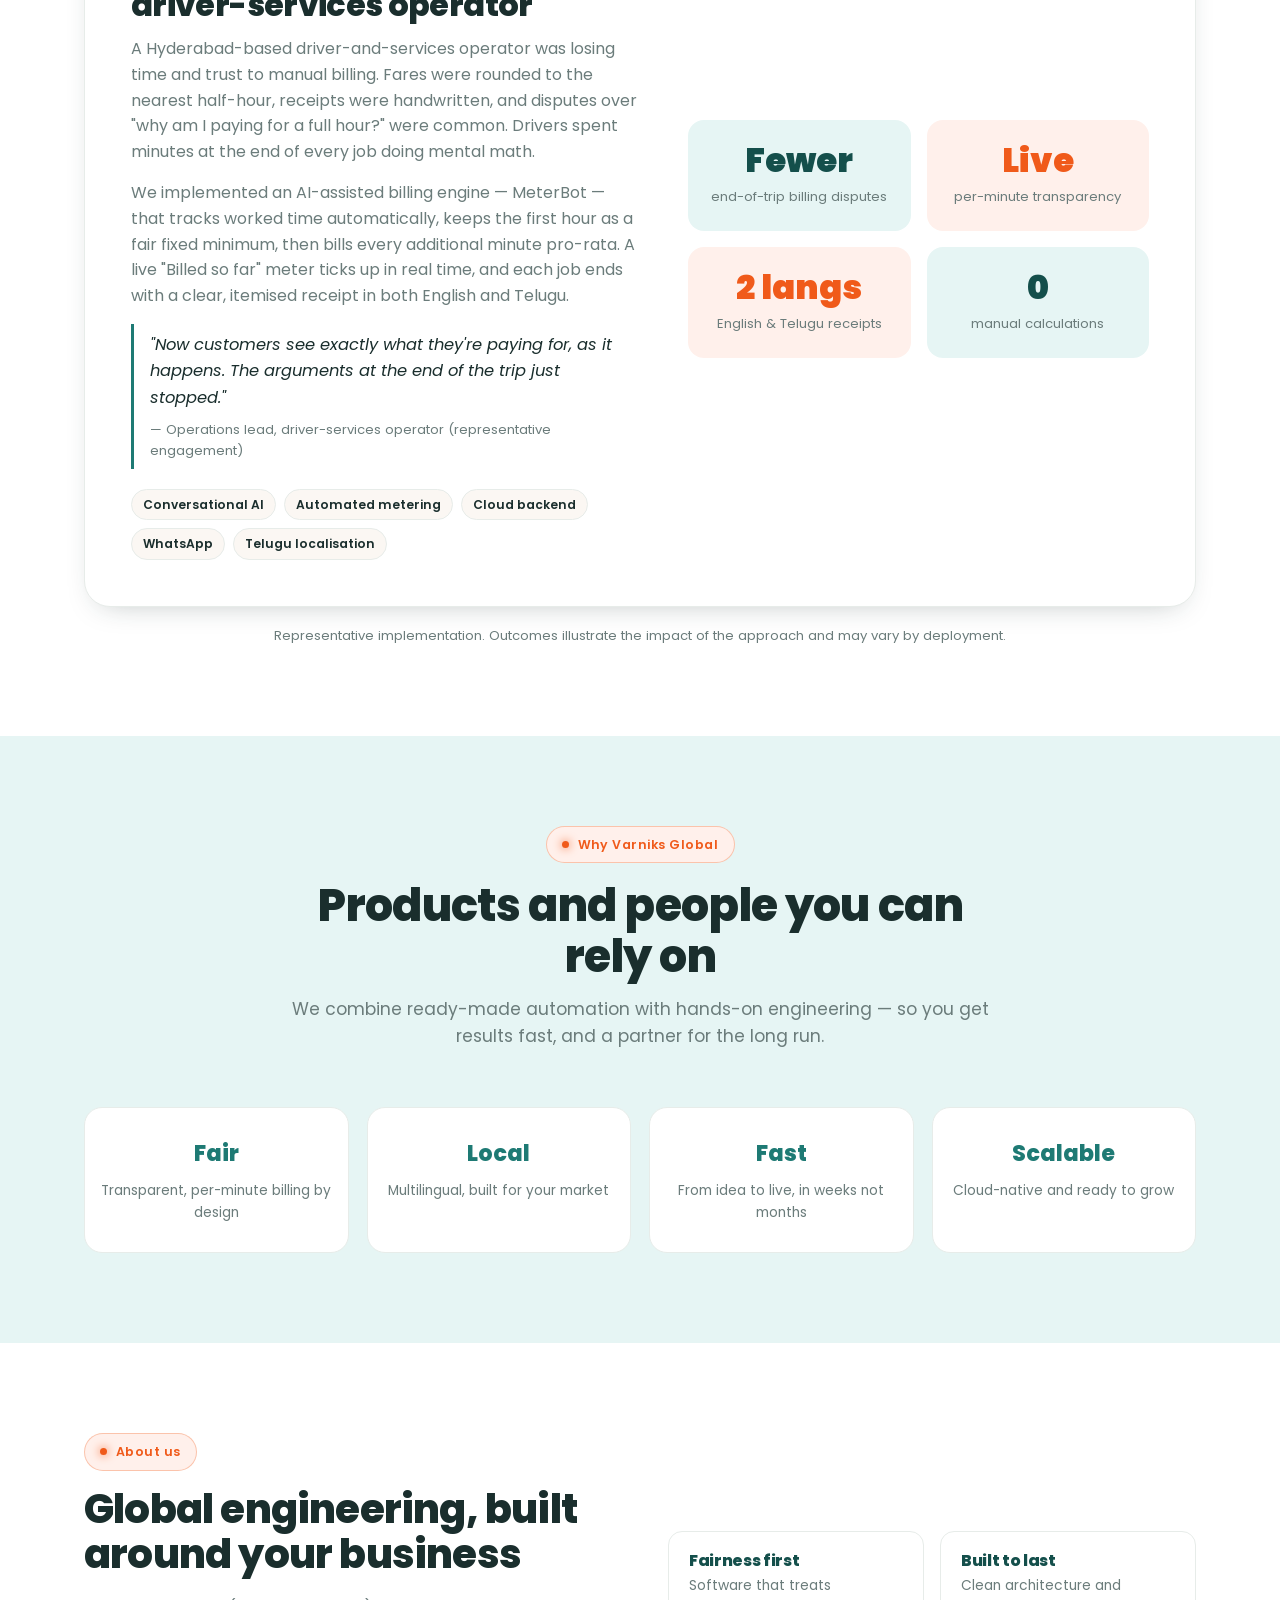
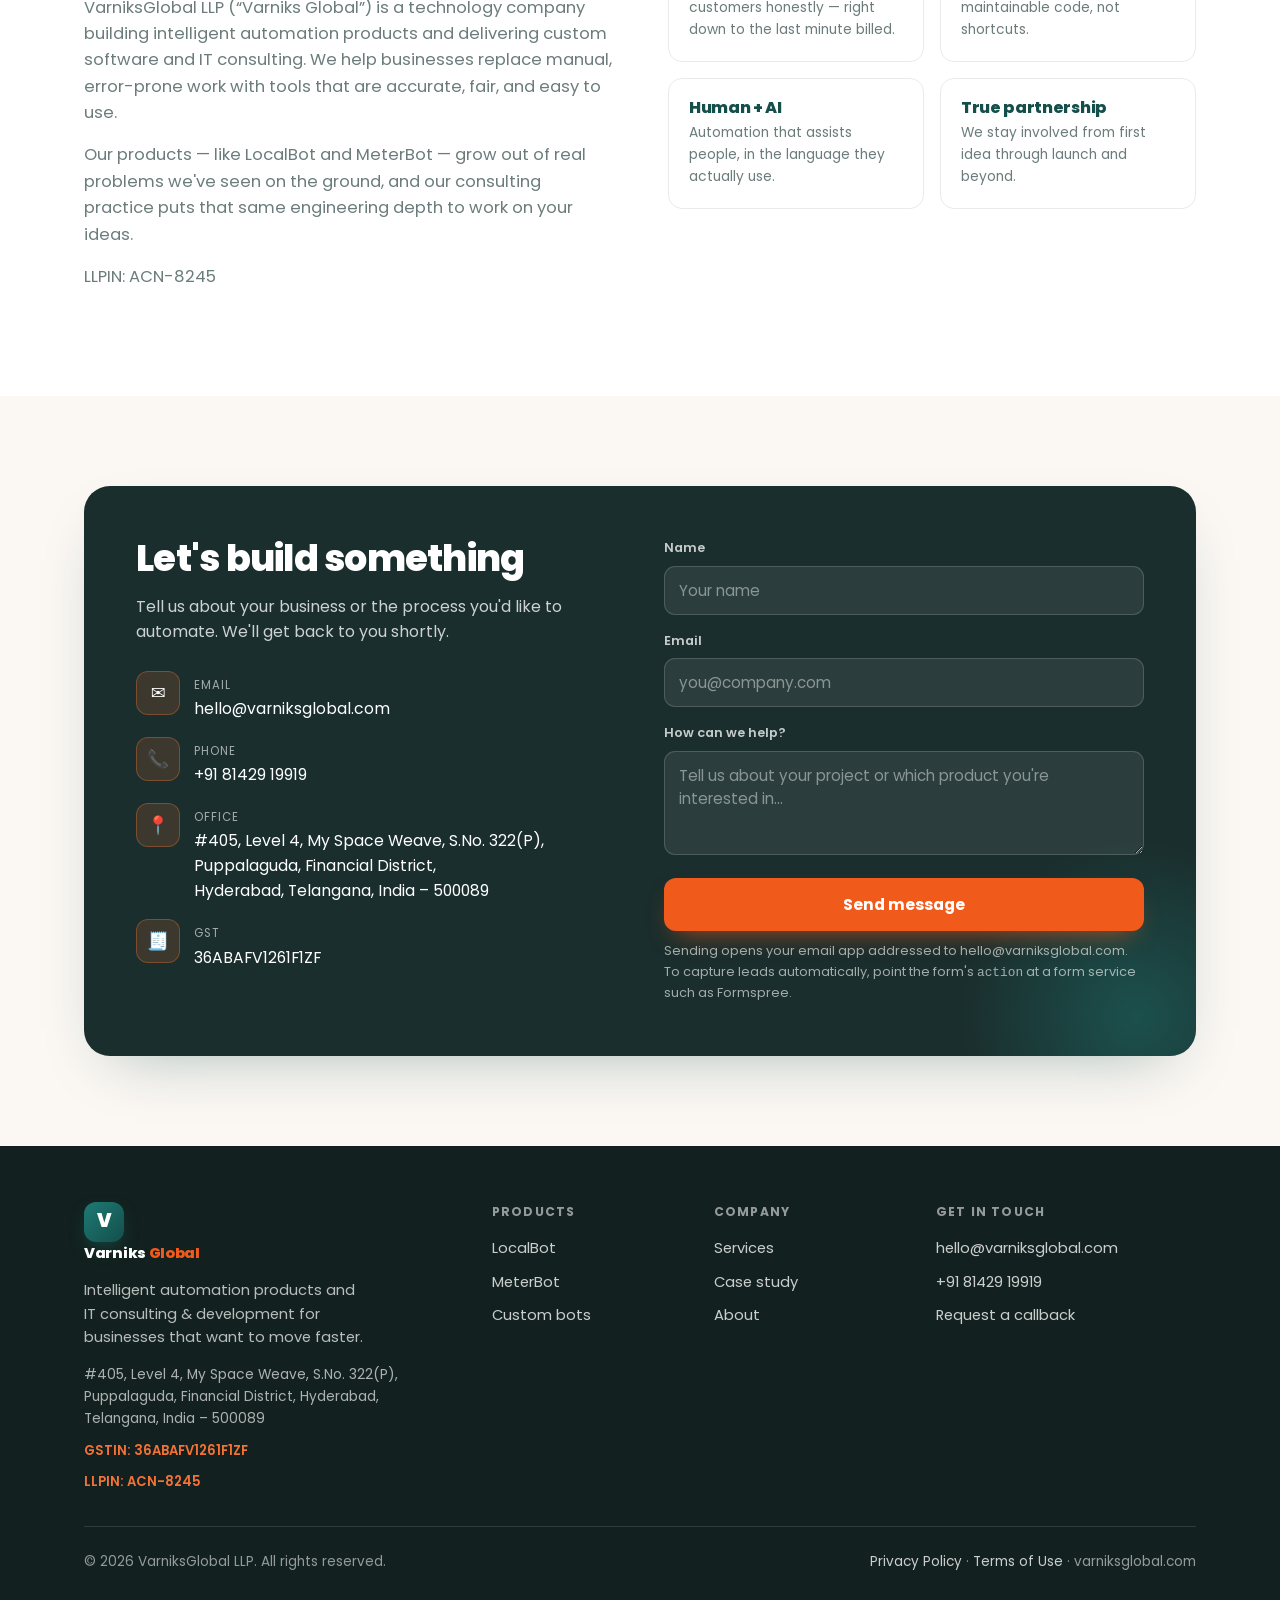
==== commit f233ba45: "Add legal entity name, LLPIN, Privacy and Terms pages" ====
--- a/index.html
+++ b/index.html
@@ -1,26 +1,36 @@
 <!DOCTYPE html>
 <html lang="en">
 <head>
+<!--
+  REGISTERED OFFICE ADDRESS (confirmed): every place it appears. Keep these in sync if it ever changes.
+    1. index.html   JSON-LD "address" block in <head> (split across streetAddress, addressLocality, addressRegion, postalCode)
+    2. index.html   Contact section, "Office" line
+    3. index.html   Footer, .addr
+    4. privacy.html Footer, .addr
+    5. terms.html   Footer, .addr
+-->
 <meta charset="UTF-8">
 <meta name="viewport" content="width=device-width, initial-scale=1.0">
-<title>Varniks Global — Intelligent Automation & IT Solutions</title>
-<meta name="description" content="Varniks Global builds AI-powered automation products like LocalBot and MeterBot, and delivers IT consulting and custom software development for businesses.">
+<title>VarniksGlobal LLP — Intelligent Automation & IT Solutions</title>
+<meta name="description" content="VarniksGlobal LLP builds AI-powered automation products like LocalBot and MeterBot, and delivers IT consulting and custom software development for businesses.">
 <link rel="canonical" href="https://varniksglobal.com/">
 <link rel="icon" type="image/svg+xml" href="data:image/svg+xml,%3Csvg xmlns='http://www.w3.org/2000/svg' viewBox='0 0 100 100'%3E%3Crect width='100' height='100' rx='22' fill='%231E7A74'/%3E%3Ctext x='50' y='71' font-size='62' font-family='Arial,sans-serif' font-weight='bold' fill='white' text-anchor='middle'%3EV%3C/text%3E%3C/svg%3E">
 <meta property="og:type" content="website">
-<meta property="og:site_name" content="Varniks Global">
-<meta property="og:title" content="Varniks Global — Intelligent Automation & IT Solutions">
+<meta property="og:site_name" content="VarniksGlobal LLP">
+<meta property="og:title" content="VarniksGlobal LLP — Intelligent Automation & IT Solutions">
 <meta property="og:description" content="AI-powered automation products (LocalBot, MeterBot) plus IT consulting and custom software development.">
 <meta property="og:url" content="https://varniksglobal.com/">
 <meta name="twitter:card" content="summary_large_image">
-<meta name="twitter:title" content="Varniks Global — Intelligent Automation & IT Solutions">
+<meta name="twitter:title" content="VarniksGlobal LLP — Intelligent Automation & IT Solutions">
 <meta name="twitter:description" content="AI-powered automation products plus IT consulting and custom software development.">
 <script>document.documentElement.className+=' js';</script>
 <script type="application/ld+json">
 {
   "@context":"https://schema.org",
   "@type":"Organization",
-  "name":"Varniks Global",
+  "name":"VarniksGlobal LLP",
+  "legalName":"VarniksGlobal LLP",
+  "alternateName":"Varniks Global",
   "url":"https://varniksglobal.com/",
   "email":"hello@varniksglobal.com",
   "telephone":"+91-81429-19919",
@@ -218,6 +228,8 @@
   .foot-about .gst{font-size:.82rem;color:var(--orange-2);margin-top:10px;font-weight:600}
   .logo.on-dark b,.logo.on-dark{color:#fff}
   .foot-bottom{display:flex;justify-content:space-between;align-items:center;padding-top:24px;border-top:1px solid rgba(255,255,255,.12);color:rgba(255,255,255,.55);font-size:.85rem;flex-wrap:wrap;gap:12px}
+  .foot-bottom a{color:rgba(255,255,255,.78);transition:color .2s}
+  .foot-bottom a:hover{color:var(--orange-2)}
   .placeholder{color:var(--orange-2);font-style:italic}
 
   .js .reveal{opacity:0;transform:translateY(24px);transition:opacity .7s ease, transform .7s ease}
@@ -426,8 +438,9 @@
     <div class="reveal">
       <span class="eyebrow"><span class="dot"></span>About us</span>
       <h2>Global engineering, built around your business</h2>
-      <p>Varniks Global is a technology company building intelligent automation products and delivering custom software and IT consulting. We help businesses replace manual, error-prone work with tools that are accurate, fair, and easy to use.</p>
+      <p>VarniksGlobal LLP (“Varniks Global”) is a technology company building intelligent automation products and delivering custom software and IT consulting. We help businesses replace manual, error-prone work with tools that are accurate, fair, and easy to use.</p>
       <p>Our products — like LocalBot and MeterBot — grow out of real problems we've seen on the ground, and our consulting practice puts that same engineering depth to work on your ideas.</p>
+      <p>LLPIN: ACN-8245</p>
     </div>
     <div class="reveal val-list">
       <div class="val"><h4>Fairness first</h4><p>Software that treats customers honestly — right down to the last minute billed.</p></div>
@@ -484,10 +497,11 @@
         <p>Intelligent automation products and IT consulting &amp; development for businesses that want to move faster.</p>
         <div class="addr">#405, Level 4, My Space Weave, S.No. 322(P), Puppalaguda, Financial District, Hyderabad, Telangana, India – 500089</div>
         <div class="gst">GSTIN: 36ABAFV1261F1ZF</div>
+        <div class="gst">LLPIN: ACN-8245</div>
       </div>
       <div>
         <h5>Products</h5>
-        <a href="#products">LocalBot</a>
+        <a href="https://localbot.in">LocalBot</a>
         <a href="#products">MeterBot</a>
         <a href="#products">Custom bots</a>
       </div>
@@ -505,8 +519,8 @@
       </div>
     </div>
     <div class="foot-bottom">
-      <span>© <span id="yr"></span> Varniks Global. All rights reserved.</span>
-      <span>varniksglobal.com</span>
+      <span>© <span id="yr">2026</span> VarniksGlobal LLP. All rights reserved.</span>
+      <span><a href="privacy.html">Privacy Policy</a> · <a href="terms.html">Terms of Use</a> · varniksglobal.com</span>
     </div>
   </div>
 </footer>
